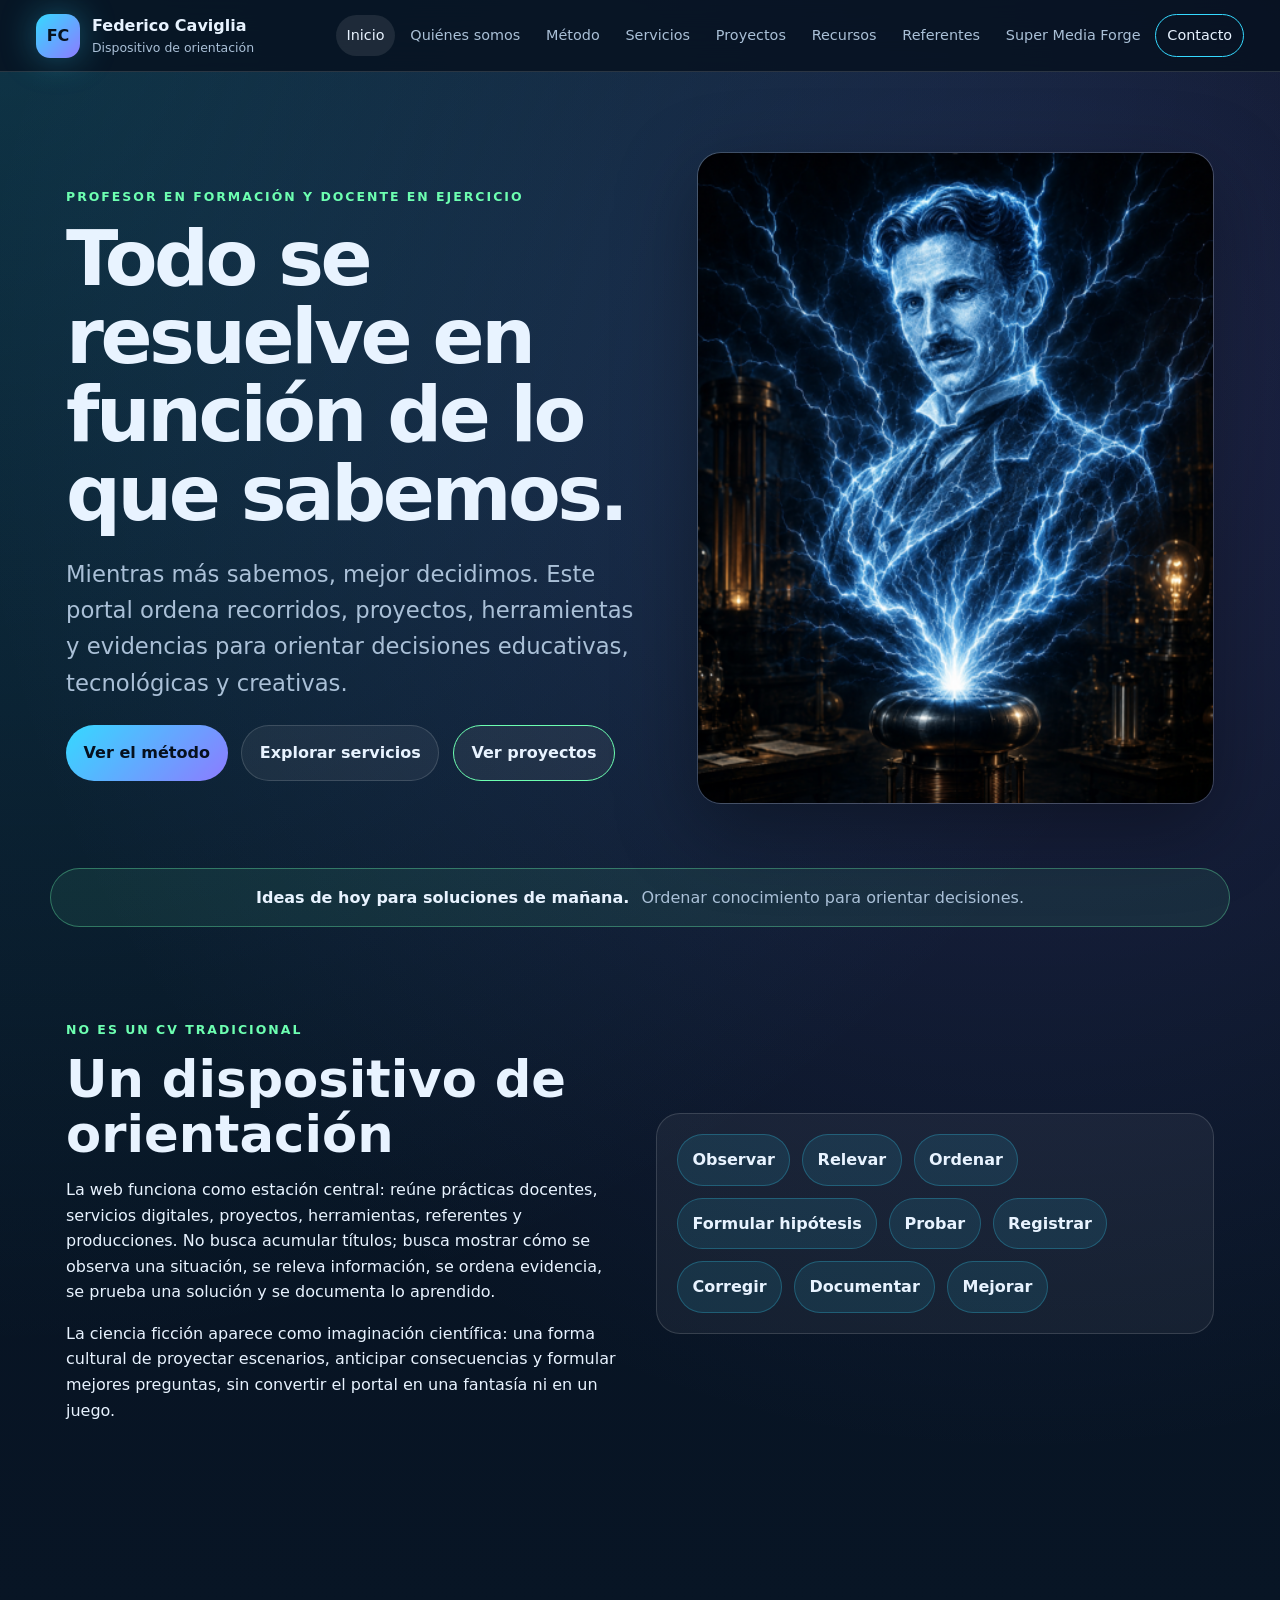
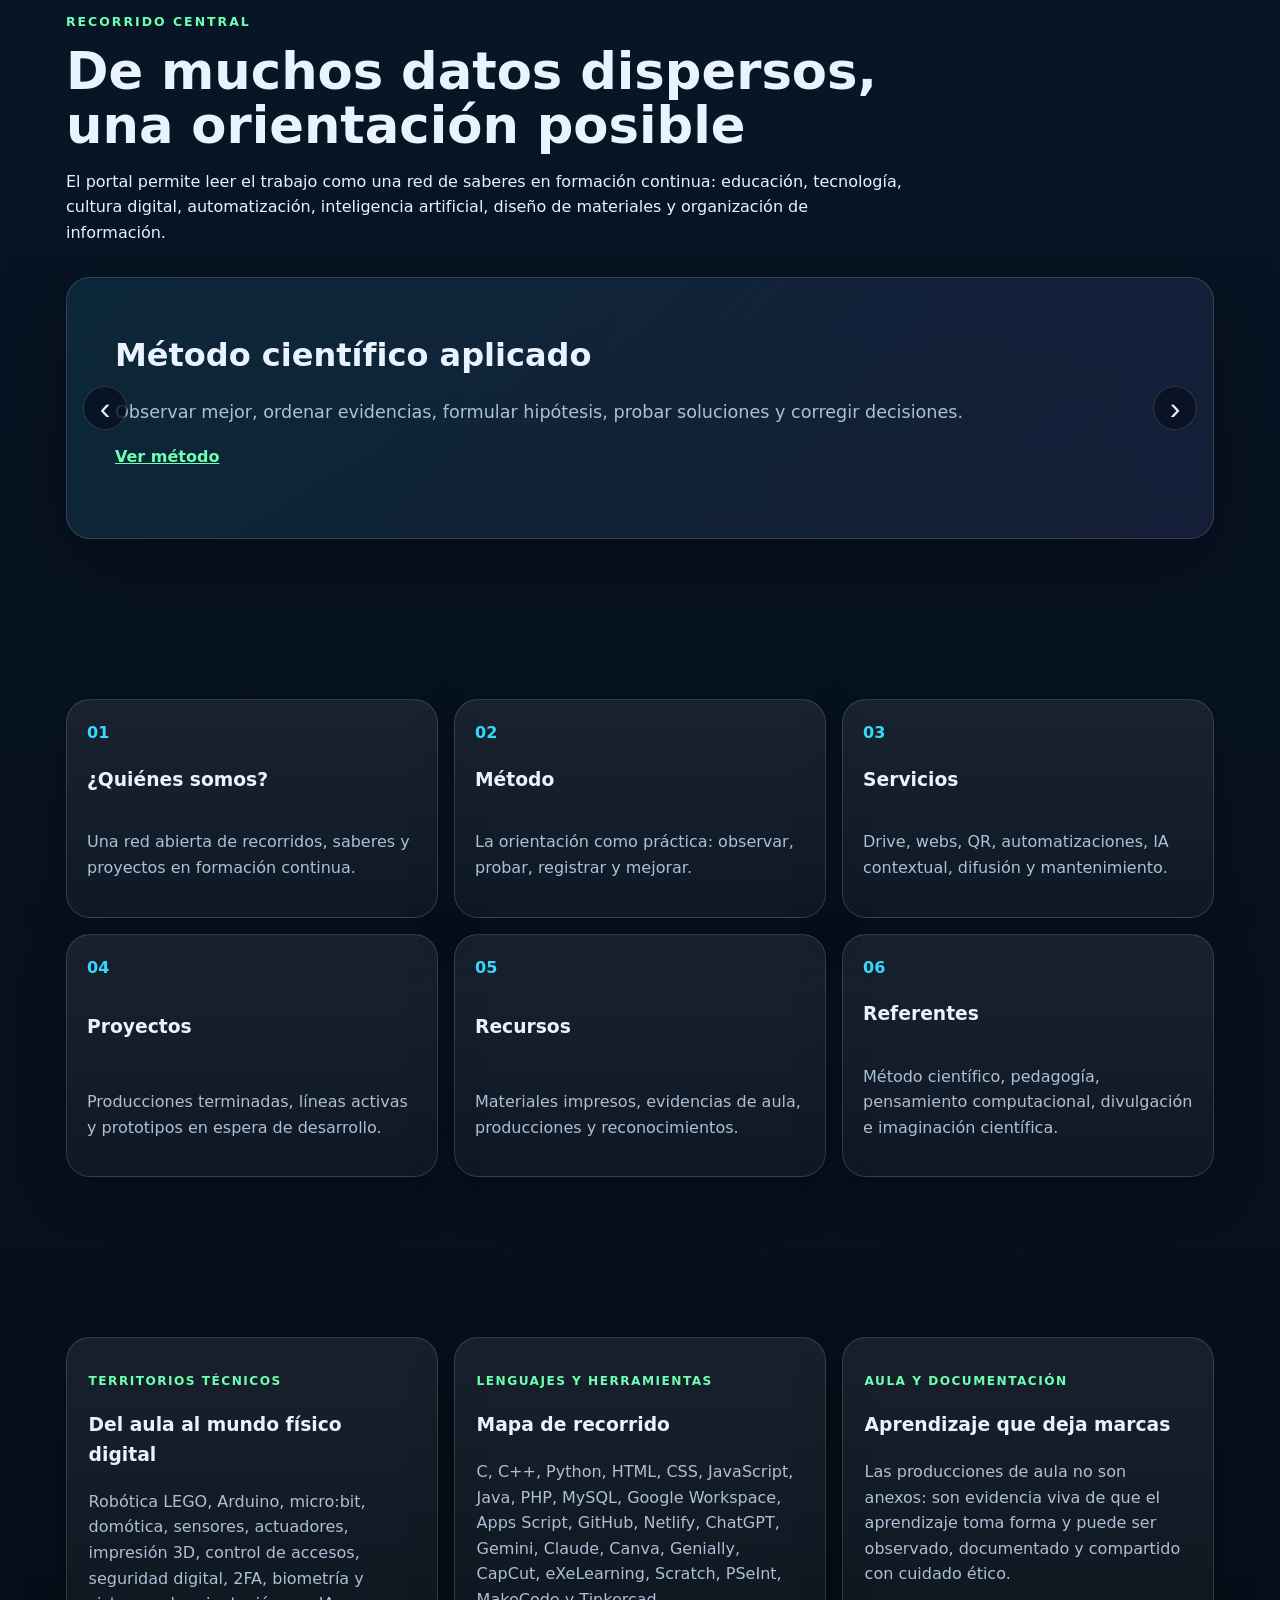
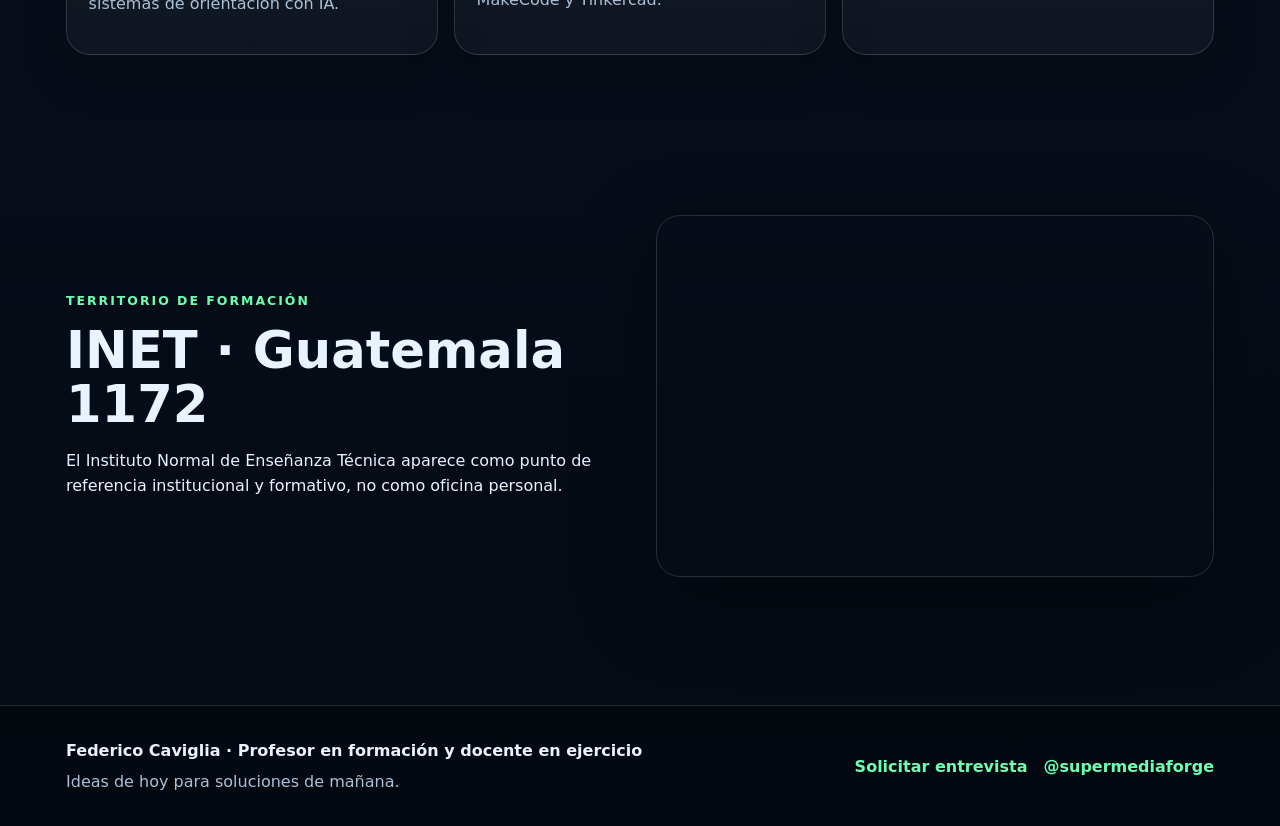
==== index.html @ 15e16e03 "Version inicial del portal" ====
<!DOCTYPE html>
<html lang="es-UY">
<head>
  <meta charset="UTF-8" />
  <meta name="viewport" content="width=device-width, initial-scale=1.0" />
  <title>Inicio | Federico Caviglia</title>
  <meta name="description" content="Dispositivo de orientación docente, tecnológico y profesional basado en método científico." />
  <meta name="author" content="Federico Caviglia" />
  <meta name="theme-color" content="#07111f" />
  <meta property="og:title" content="Inicio | Federico Caviglia" />
  <meta property="og:description" content="Dispositivo de orientación docente, tecnológico y profesional basado en método científico." />
  <meta property="og:type" content="website" />
  <meta property="og:url" content="https://federico-caviglia.netlify.app/" />
  <meta property="og:image" content="https://federico-caviglia.netlify.app/assets/img/og-image.svg" />
  <meta name="twitter:card" content="summary_large_image" />
  <meta name="twitter:title" content="Inicio | Federico Caviglia" />
  <meta name="twitter:description" content="Dispositivo de orientación docente, tecnológico y profesional basado en método científico." />
  <meta name="twitter:image" content="https://federico-caviglia.netlify.app/assets/img/og-image.svg" />
  <link rel="preload" href="assets/css/styles.css" as="style" />
  <link rel="stylesheet" href="assets/css/styles.css" />
  <script defer src="assets/js/main.js"></script>
</head>
<body data-page="inicio">
  <a class="skip-link" href="#contenido">Saltar al contenido</a>
  <header class="site-header">
    <nav class="nav-shell" aria-label="Navegación principal">
      <a class="brand" href="index.html" aria-label="Inicio Federico Caviglia">
        <span class="brand-mark">FC</span>
        <span><strong>Federico Caviglia</strong><small>Dispositivo de orientación</small></span>
      </a>
      <button class="menu-toggle" aria-expanded="false" aria-controls="main-menu" aria-label="Abrir menú">☰</button>
      <div class="main-menu" id="main-menu">
        <a data-nav="inicio" href="index.html">Inicio</a><a data-nav="quienes-somos" href="pages/quienes-somos.html">Quiénes somos</a><a data-nav="metodo" href="pages/metodo.html">Método</a><a data-nav="servicios" href="pages/servicios.html">Servicios</a><a data-nav="proyectos" href="pages/proyectos.html">Proyectos</a><a data-nav="recursos" href="pages/recursos.html">Recursos</a><a data-nav="referentes" href="pages/referentes.html">Referentes</a><a data-nav="supermediaforge" href="pages/supermediaforge.html">Super Media Forge</a><a class="nav-cta" data-nav="contacto" href="pages/contacto.html">Contacto</a>
      </div>
    </nav>
  </header>
  <main id="contenido">

<section class="hero section-pad">
  <div class="hero-copy">
    <p class="eyebrow">Profesor en formación y docente en ejercicio</p>
    <h1>Todo se resuelve en función de lo que sabemos.</h1>
    <p class="lead">Mientras más sabemos, mejor decidimos. Este portal ordena recorridos, proyectos, herramientas y evidencias para orientar decisiones educativas, tecnológicas y creativas.</p>
    <div class="hero-actions">
      <a class="btn primary" href="pages/metodo.html">Ver el método</a>
      <a class="btn" href="pages/servicios.html">Explorar servicios</a>
      <a class="btn ghost" href="pages/proyectos.html">Ver proyectos</a>
    </div>
  </div>
  <div class="hero-visual card-glow">
    <img src="assets/img/hero-captain.png" alt="Imagen conceptual de laboratorio, energía azul e imaginación tecnológica" />
  </div>
</section>
<section class="concept-ribbon">
  <strong>Ideas de hoy para soluciones de mañana.</strong>
  <span>Ordenar conocimiento para orientar decisiones.</span>
</section>
<section class="section-pad split">
  <div>
    <p class="eyebrow">No es un CV tradicional</p>
    <h2>Un dispositivo de orientación</h2>
    <p>La web funciona como estación central: reúne prácticas docentes, servicios digitales, proyectos, herramientas, referentes y producciones. No busca acumular títulos; busca mostrar cómo se observa una situación, se releva información, se ordena evidencia, se prueba una solución y se documenta lo aprendido.</p>
    <p>La ciencia ficción aparece como imaginación científica: una forma cultural de proyectar escenarios, anticipar consecuencias y formular mejores preguntas, sin convertir el portal en una fantasía ni en un juego.</p>
  </div>
  <div class="method-stack">
    <span>Observar</span><span>Relevar</span><span>Ordenar</span><span>Formular hipótesis</span><span>Probar</span><span>Registrar</span><span>Corregir</span><span>Documentar</span><span>Mejorar</span>
  </div>
</section>
<section class="section-pad">
  <div class="section-head">
    <p class="eyebrow">Recorrido central</p>
    <h2>De muchos datos dispersos, una orientación posible</h2>
    <p>El portal permite leer el trabajo como una red de saberes en formación continua: educación, tecnología, cultura digital, automatización, inteligencia artificial, diseño de materiales y organización de información.</p>
  </div>
  <div class="carousel" aria-label="Carrusel de territorios de trabajo">
    <button class="carousel-btn prev" aria-label="Imagen anterior">‹</button>
    <div class="slides">
      <article class="slide active"><h3>Método científico aplicado</h3><p>Observar mejor, ordenar evidencias, formular hipótesis, probar soluciones y corregir decisiones.</p><a href="pages/metodo.html">Ver método</a></article>
      <article class="slide"><h3>E pluribus unum</h3><p>De muchos archivos, usuarios y materiales dispersos: una colección digital curada, indexada y usable.</p><a href="pages/servicios.html">Ver servicios</a></article>
      <article class="slide"><h3>Recursos y evidencias de aula</h3><p>Guías, rúbricas, consignas, planificaciones, pizarrones colectivos y producciones sin datos personales.</p><a href="pages/recursos.html">Ver recursos</a></article>
      <article class="slide"><h3>Super Media Forge</h3><p>Departamento creativo: guion, narración, miniaturas, banners, edición, divulgación y circulación digital.</p><a href="pages/supermediaforge.html">Ver departamento</a></article>
    </div>
    <button class="carousel-btn next" aria-label="Imagen siguiente">›</button>
  </div>
</section>
<section class="section-pad compact-grid">
  <a class="portal-card" href="pages/quienes-somos.html"><span>01</span><h3>¿Quiénes somos?</h3><p>Una red abierta de recorridos, saberes y proyectos en formación continua.</p></a>
  <a class="portal-card" href="pages/metodo.html"><span>02</span><h3>Método</h3><p>La orientación como práctica: observar, probar, registrar y mejorar.</p></a>
  <a class="portal-card" href="pages/servicios.html"><span>03</span><h3>Servicios</h3><p>Drive, webs, QR, automatizaciones, IA contextual, difusión y mantenimiento.</p></a>
  <a class="portal-card" href="pages/proyectos.html"><span>04</span><h3>Proyectos</h3><p>Producciones terminadas, líneas activas y prototipos en espera de desarrollo.</p></a>
  <a class="portal-card" href="pages/recursos.html"><span>05</span><h3>Recursos</h3><p>Materiales impresos, evidencias de aula, producciones y reconocimientos.</p></a>
  <a class="portal-card" href="pages/referentes.html"><span>06</span><h3>Referentes</h3><p>Método científico, pedagogía, pensamiento computacional, divulgación e imaginación científica.</p></a>
</section>
<section class="section-pad cards-grid">
  <article class="card feature"><p class="card-tag">Territorios técnicos</p><h3>Del aula al mundo físico digital</h3><p>Robótica LEGO, Arduino, micro:bit, domótica, sensores, actuadores, impresión 3D, control de accesos, seguridad digital, 2FA, biometría y sistemas de orientación con IA.</p></article>
  <article class="card feature"><p class="card-tag">Lenguajes y herramientas</p><h3>Mapa de recorrido</h3><p>C, C++, Python, HTML, CSS, JavaScript, Java, PHP, MySQL, Google Workspace, Apps Script, GitHub, Netlify, ChatGPT, Gemini, Claude, Canva, Genially, CapCut, eXeLearning, Scratch, PSeInt, MakeCode y Tinkercad.</p></article>
  <article class="card feature"><p class="card-tag">Aula y documentación</p><h3>Aprendizaje que deja marcas</h3><p>Las producciones de aula no son anexos: son evidencia viva de que el aprendizaje toma forma y puede ser observado, documentado y compartido con cuidado ético.</p></article>
</section>
<section class="section-pad split" id="mapa-inet">
  <div>
    <p class="eyebrow">Territorio de formación</p>
    <h2>INET · Guatemala 1172</h2>
    <p>El Instituto Normal de Enseñanza Técnica aparece como punto de referencia institucional y formativo, no como oficina personal.</p>
  </div>
  <div class="map-card">
    <iframe title="Mapa de INET, Guatemala 1172, Montevideo" loading="lazy" referrerpolicy="no-referrer-when-downgrade" src="https://www.google.com/maps?q=Guatemala%201172%2C%20Montevideo%2C%20Uruguay&output=embed"></iframe>
  </div>
</section>
</main>
  <footer class="site-footer">
    <div class="footer-grid">
      <div>
        <strong>Federico Caviglia · Profesor en formación y docente en ejercicio</strong>
        <p>Ideas de hoy para soluciones de mañana.</p>
      </div>
      <div class="footer-links">
        <a href="mailto:federico.caviglia@gmail.com?subject=Solicitud%20de%20entrevista&body=Hola%20Federico%2C%20quiero%20conversar%20sobre%20un%20proyecto.%0A%0ANombre%3A%0ATipo%20de%20proyecto%3A%0AObjetivo%20principal%3A%0AMateriales%20disponibles%3A">Solicitar entrevista</a>
        <a href="https://youtube.com/@supermediaforge" target="_blank" rel="noopener">@supermediaforge</a>
      </div>
    </div>
  </footer>
</body>
</html>
---- assets/css/styles.css ----
:root{--bg:#07111f;--bg2:#050a13;--panel:#0d1c31;--panel2:#102944;--text:#e8f3ff;--muted:#aac0d7;--cyan:#35d9ff;--violet:#8d7bff;--green:#6dffb1;--gold:#ffe08a;--line:rgba(255,255,255,.14);--shadow:0 24px 80px rgba(0,0,0,.35);--radius:24px}*{box-sizing:border-box}html{scroll-behavior:smooth}body{margin:0;font-family:Inter,system-ui,-apple-system,Segoe UI,Roboto,Arial,sans-serif;background:radial-gradient(circle at top left,rgba(53,217,255,.18),transparent 32%),radial-gradient(circle at 80% 10%,rgba(141,123,255,.18),transparent 28%),linear-gradient(180deg,#06101e,#081525 40%,var(--bg2));color:var(--text);line-height:1.6}.skip-link{position:absolute;left:-999px}.skip-link:focus{left:1rem;top:1rem;z-index:100;background:#fff;color:#000;padding:.5rem 1rem;border-radius:10px}.site-header{position:sticky;top:0;z-index:20;background:rgba(7,17,31,.84);backdrop-filter:blur(16px);border-bottom:1px solid var(--line)}.nav-shell{max-width:1240px;margin:auto;padding:.8rem 1rem;display:flex;align-items:center;justify-content:space-between;gap:1rem}.brand{display:flex;gap:.75rem;align-items:center;color:var(--text);text-decoration:none;min-width:245px}.brand-mark{width:44px;height:44px;border-radius:14px;display:grid;place-items:center;background:linear-gradient(135deg,var(--cyan),var(--violet));color:#07111f;font-weight:900;box-shadow:0 0 35px rgba(53,217,255,.35)}.brand small{display:block;color:var(--muted);font-size:.78rem}.main-menu{display:flex;gap:.25rem;align-items:center;flex-wrap:wrap;justify-content:flex-end}.main-menu a{color:var(--muted);text-decoration:none;padding:.55rem .68rem;border-radius:999px;font-size:.9rem}.main-menu a:hover,.main-menu a.active{color:var(--text);background:rgba(255,255,255,.09)}.nav-cta{border:1px solid var(--cyan);color:var(--text)!important}.menu-toggle{display:none;background:transparent;color:var(--text);border:1px solid var(--line);border-radius:12px;font-size:1.4rem;padding:.35rem .65rem}.section-pad{max-width:1180px;margin:auto;padding:5rem 1rem}.hero{display:grid;grid-template-columns:1.06fr .94fr;gap:3rem;align-items:center;min-height:76vh}.eyebrow{text-transform:uppercase;letter-spacing:.16em;color:var(--green);font-size:.78rem;font-weight:800}.hero h1,.page-hero h1{font-size:clamp(2.35rem,6vw,5.25rem);line-height:1.02;margin:.3rem 0 1.2rem;letter-spacing:-.045em}.page-hero{padding-bottom:3rem}.lead{font-size:clamp(1.08rem,2vw,1.42rem);color:var(--muted);max-width:840px}.hero-actions{display:flex;flex-wrap:wrap;gap:.85rem;margin-top:1.5rem}.btn{display:inline-flex;align-items:center;justify-content:center;padding:.9rem 1.1rem;border-radius:999px;border:1px solid var(--line);color:var(--text);text-decoration:none;font-weight:800;background:rgba(255,255,255,.06)}.btn:hover{transform:translateY(-1px);background:rgba(255,255,255,.1)}.btn.primary{background:linear-gradient(135deg,var(--cyan),var(--violet));color:#06101e;border:0}.btn.ghost{border-color:var(--green)}.card-glow{border:1px solid var(--line);border-radius:var(--radius);background:linear-gradient(180deg,rgba(255,255,255,.08),rgba(255,255,255,.03));box-shadow:var(--shadow);overflow:hidden}.hero-visual img{display:block;width:100%;height:auto}.concept-ribbon{max-width:1180px;margin:-1rem auto 0;padding:1rem 1.25rem;border:1px solid rgba(109,255,177,.35);border-radius:999px;background:rgba(109,255,177,.08);display:flex;gap:.75rem;flex-wrap:wrap;align-items:center;justify-content:center;color:var(--muted)}.concept-ribbon strong{color:var(--text)}.section-head{max-width:840px;margin-bottom:2rem}.section-head h2,.split h2,.featured-service h2{font-size:clamp(1.9rem,4vw,3.2rem);line-height:1.06;margin:.2rem 0 1rem}.split{display:grid;grid-template-columns:1fr 1fr;gap:2rem;align-items:center}.method-stack{display:flex;flex-wrap:wrap;gap:.75rem;padding:1.25rem;border:1px solid var(--line);border-radius:var(--radius);background:rgba(255,255,255,.05)}.method-stack span{padding:.75rem .9rem;border-radius:999px;background:rgba(53,217,255,.1);border:1px solid rgba(53,217,255,.25);font-weight:800}.carousel{position:relative;border:1px solid var(--line);border-radius:var(--radius);background:linear-gradient(135deg,rgba(53,217,255,.10),rgba(141,123,255,.10));overflow:hidden;box-shadow:var(--shadow)}.slides{min-height:260px;display:grid}.slide{grid-area:1/1;padding:3rem;opacity:0;transform:translateX(20px);transition:.35s ease;pointer-events:none}.slide.active{opacity:1;transform:translateX(0);pointer-events:auto}.slide h3{font-size:2rem;margin:.2rem 0}.slide p{color:var(--muted);font-size:1.1rem}.slide a{color:var(--green);font-weight:800}.carousel-btn{position:absolute;top:50%;transform:translateY(-50%);z-index:2;width:44px;height:44px;border-radius:50%;border:1px solid var(--line);background:rgba(7,17,31,.8);color:var(--text);font-size:2rem}.carousel-btn.prev{left:1rem}.carousel-btn.next{right:1rem}.compact-grid,.cards-grid{display:grid;grid-template-columns:repeat(3,1fr);gap:1rem}.portal-card,.card,.featured-service,.three-cols article,.reference-groups article,.quote-card{border:1px solid var(--line);border-radius:var(--radius);background:linear-gradient(180deg,rgba(255,255,255,.075),rgba(255,255,255,.035));box-shadow:0 16px 50px rgba(0,0,0,.18)}.portal-card{padding:1.25rem;color:var(--text);text-decoration:none;min-height:210px;display:flex;flex-direction:column;justify-content:space-between}.portal-card:hover,.card:hover{border-color:rgba(53,217,255,.45);transform:translateY(-2px)}.portal-card span,.process article span{color:var(--cyan);font-weight:900}.portal-card p,.card p,.three-cols p,.reference-groups p{color:var(--muted)}.card{padding:1.35rem;min-height:210px}.card.feature{min-height:260px}.card-tag{color:var(--green)!important;text-transform:uppercase;letter-spacing:.12em;font-size:.76rem;font-weight:900}.featured-service{padding:2rem}.price{font-size:1.7rem;font-weight:900;color:var(--gold)}.price span{display:block;font-size:1rem;color:var(--muted);font-weight:600}.note{font-size:.95rem;color:var(--muted)}.three-cols{display:grid;grid-template-columns:repeat(3,1fr);gap:1rem}.three-cols article{padding:1.25rem}.process{display:grid;grid-template-columns:repeat(4,1fr);gap:1rem}.process article{border:1px solid var(--line);border-radius:var(--radius);padding:1.25rem;background:rgba(255,255,255,.055)}.reference-groups{display:grid;grid-template-columns:1fr 1fr;gap:1rem}.reference-groups article{padding:1.35rem}.quote-card{padding:2rem;font-size:1.5rem;color:var(--text)}.map-card{border:1px solid var(--line);border-radius:var(--radius);overflow:hidden;min-height:360px;box-shadow:var(--shadow)}.map-card iframe{width:100%;height:360px;border:0;display:block}.site-footer{border-top:1px solid var(--line);background:rgba(0,0,0,.18);margin-top:3rem}.footer-grid{max-width:1180px;margin:auto;padding:2rem 1rem;display:flex;justify-content:space-between;gap:1rem;align-items:center}.footer-grid p{color:var(--muted);margin:.3rem 0 0}.footer-links{display:flex;gap:1rem;flex-wrap:wrap}.footer-links a{color:var(--green);font-weight:800;text-decoration:none}@media(max-width:980px){.menu-toggle{display:block}.main-menu{display:none;position:absolute;left:1rem;right:1rem;top:72px;padding:1rem;border:1px solid var(--line);border-radius:20px;background:rgba(7,17,31,.98);box-shadow:var(--shadow)}.main-menu.open{display:grid}.main-menu a{padding:.8rem}.hero,.split{grid-template-columns:1fr}.hero{min-height:auto}.compact-grid,.cards-grid,.three-cols,.process,.reference-groups{grid-template-columns:1fr 1fr}.section-pad{padding:3.5rem 1rem}.concept-ribbon{border-radius:22px;margin:0 1rem}}@media(max-width:640px){.compact-grid,.cards-grid,.three-cols,.process,.reference-groups{grid-template-columns:1fr}.brand{min-width:auto}.brand strong{font-size:.95rem}.brand small{font-size:.72rem}.slide{padding:2.6rem 1.4rem}.carousel-btn{display:none}.footer-grid{display:block}.hero-actions .btn{width:100%}.hero h1,.page-hero h1{font-size:2.45rem}}
---- assets/css/styles.css ----
:root{--bg:#07111f;--bg2:#050a13;--panel:#0d1c31;--panel2:#102944;--text:#e8f3ff;--muted:#aac0d7;--cyan:#35d9ff;--violet:#8d7bff;--green:#6dffb1;--gold:#ffe08a;--line:rgba(255,255,255,.14);--shadow:0 24px 80px rgba(0,0,0,.35);--radius:24px}*{box-sizing:border-box}html{scroll-behavior:smooth}body{margin:0;font-family:Inter,system-ui,-apple-system,Segoe UI,Roboto,Arial,sans-serif;background:radial-gradient(circle at top left,rgba(53,217,255,.18),transparent 32%),radial-gradient(circle at 80% 10%,rgba(141,123,255,.18),transparent 28%),linear-gradient(180deg,#06101e,#081525 40%,var(--bg2));color:var(--text);line-height:1.6}.skip-link{position:absolute;left:-999px}.skip-link:focus{left:1rem;top:1rem;z-index:100;background:#fff;color:#000;padding:.5rem 1rem;border-radius:10px}.site-header{position:sticky;top:0;z-index:20;background:rgba(7,17,31,.84);backdrop-filter:blur(16px);border-bottom:1px solid var(--line)}.nav-shell{max-width:1240px;margin:auto;padding:.8rem 1rem;display:flex;align-items:center;justify-content:space-between;gap:1rem}.brand{display:flex;gap:.75rem;align-items:center;color:var(--text);text-decoration:none;min-width:245px}.brand-mark{width:44px;height:44px;border-radius:14px;display:grid;place-items:center;background:linear-gradient(135deg,var(--cyan),var(--violet));color:#07111f;font-weight:900;box-shadow:0 0 35px rgba(53,217,255,.35)}.brand small{display:block;color:var(--muted);font-size:.78rem}.main-menu{display:flex;gap:.25rem;align-items:center;flex-wrap:wrap;justify-content:flex-end}.main-menu a{color:var(--muted);text-decoration:none;padding:.55rem .68rem;border-radius:999px;font-size:.9rem}.main-menu a:hover,.main-menu a.active{color:var(--text);background:rgba(255,255,255,.09)}.nav-cta{border:1px solid var(--cyan);color:var(--text)!important}.menu-toggle{display:none;background:transparent;color:var(--text);border:1px solid var(--line);border-radius:12px;font-size:1.4rem;padding:.35rem .65rem}.section-pad{max-width:1180px;margin:auto;padding:5rem 1rem}.hero{display:grid;grid-template-columns:1.06fr .94fr;gap:3rem;align-items:center;min-height:76vh}.eyebrow{text-transform:uppercase;letter-spacing:.16em;color:var(--green);font-size:.78rem;font-weight:800}.hero h1,.page-hero h1{font-size:clamp(2.35rem,6vw,5.25rem);line-height:1.02;margin:.3rem 0 1.2rem;letter-spacing:-.045em}.page-hero{padding-bottom:3rem}.lead{font-size:clamp(1.08rem,2vw,1.42rem);color:var(--muted);max-width:840px}.hero-actions{display:flex;flex-wrap:wrap;gap:.85rem;margin-top:1.5rem}.btn{display:inline-flex;align-items:center;justify-content:center;padding:.9rem 1.1rem;border-radius:999px;border:1px solid var(--line);color:var(--text);text-decoration:none;font-weight:800;background:rgba(255,255,255,.06)}.btn:hover{transform:translateY(-1px);background:rgba(255,255,255,.1)}.btn.primary{background:linear-gradient(135deg,var(--cyan),var(--violet));color:#06101e;border:0}.btn.ghost{border-color:var(--green)}.card-glow{border:1px solid var(--line);border-radius:var(--radius);background:linear-gradient(180deg,rgba(255,255,255,.08),rgba(255,255,255,.03));box-shadow:var(--shadow);overflow:hidden}.hero-visual img{display:block;width:100%;height:auto}.concept-ribbon{max-width:1180px;margin:-1rem auto 0;padding:1rem 1.25rem;border:1px solid rgba(109,255,177,.35);border-radius:999px;background:rgba(109,255,177,.08);display:flex;gap:.75rem;flex-wrap:wrap;align-items:center;justify-content:center;color:var(--muted)}.concept-ribbon strong{color:var(--text)}.section-head{max-width:840px;margin-bottom:2rem}.section-head h2,.split h2,.featured-service h2{font-size:clamp(1.9rem,4vw,3.2rem);line-height:1.06;margin:.2rem 0 1rem}.split{display:grid;grid-template-columns:1fr 1fr;gap:2rem;align-items:center}.method-stack{display:flex;flex-wrap:wrap;gap:.75rem;padding:1.25rem;border:1px solid var(--line);border-radius:var(--radius);background:rgba(255,255,255,.05)}.method-stack span{padding:.75rem .9rem;border-radius:999px;background:rgba(53,217,255,.1);border:1px solid rgba(53,217,255,.25);font-weight:800}.carousel{position:relative;border:1px solid var(--line);border-radius:var(--radius);background:linear-gradient(135deg,rgba(53,217,255,.10),rgba(141,123,255,.10));overflow:hidden;box-shadow:var(--shadow)}.slides{min-height:260px;display:grid}.slide{grid-area:1/1;padding:3rem;opacity:0;transform:translateX(20px);transition:.35s ease;pointer-events:none}.slide.active{opacity:1;transform:translateX(0);pointer-events:auto}.slide h3{font-size:2rem;margin:.2rem 0}.slide p{color:var(--muted);font-size:1.1rem}.slide a{color:var(--green);font-weight:800}.carousel-btn{position:absolute;top:50%;transform:translateY(-50%);z-index:2;width:44px;height:44px;border-radius:50%;border:1px solid var(--line);background:rgba(7,17,31,.8);color:var(--text);font-size:2rem}.carousel-btn.prev{left:1rem}.carousel-btn.next{right:1rem}.compact-grid,.cards-grid{display:grid;grid-template-columns:repeat(3,1fr);gap:1rem}.portal-card,.card,.featured-service,.three-cols article,.reference-groups article,.quote-card{border:1px solid var(--line);border-radius:var(--radius);background:linear-gradient(180deg,rgba(255,255,255,.075),rgba(255,255,255,.035));box-shadow:0 16px 50px rgba(0,0,0,.18)}.portal-card{padding:1.25rem;color:var(--text);text-decoration:none;min-height:210px;display:flex;flex-direction:column;justify-content:space-between}.portal-card:hover,.card:hover{border-color:rgba(53,217,255,.45);transform:translateY(-2px)}.portal-card span,.process article span{color:var(--cyan);font-weight:900}.portal-card p,.card p,.three-cols p,.reference-groups p{color:var(--muted)}.card{padding:1.35rem;min-height:210px}.card.feature{min-height:260px}.card-tag{color:var(--green)!important;text-transform:uppercase;letter-spacing:.12em;font-size:.76rem;font-weight:900}.featured-service{padding:2rem}.price{font-size:1.7rem;font-weight:900;color:var(--gold)}.price span{display:block;font-size:1rem;color:var(--muted);font-weight:600}.note{font-size:.95rem;color:var(--muted)}.three-cols{display:grid;grid-template-columns:repeat(3,1fr);gap:1rem}.three-cols article{padding:1.25rem}.process{display:grid;grid-template-columns:repeat(4,1fr);gap:1rem}.process article{border:1px solid var(--line);border-radius:var(--radius);padding:1.25rem;background:rgba(255,255,255,.055)}.reference-groups{display:grid;grid-template-columns:1fr 1fr;gap:1rem}.reference-groups article{padding:1.35rem}.quote-card{padding:2rem;font-size:1.5rem;color:var(--text)}.map-card{border:1px solid var(--line);border-radius:var(--radius);overflow:hidden;min-height:360px;box-shadow:var(--shadow)}.map-card iframe{width:100%;height:360px;border:0;display:block}.site-footer{border-top:1px solid var(--line);background:rgba(0,0,0,.18);margin-top:3rem}.footer-grid{max-width:1180px;margin:auto;padding:2rem 1rem;display:flex;justify-content:space-between;gap:1rem;align-items:center}.footer-grid p{color:var(--muted);margin:.3rem 0 0}.footer-links{display:flex;gap:1rem;flex-wrap:wrap}.footer-links a{color:var(--green);font-weight:800;text-decoration:none}@media(max-width:980px){.menu-toggle{display:block}.main-menu{display:none;position:absolute;left:1rem;right:1rem;top:72px;padding:1rem;border:1px solid var(--line);border-radius:20px;background:rgba(7,17,31,.98);box-shadow:var(--shadow)}.main-menu.open{display:grid}.main-menu a{padding:.8rem}.hero,.split{grid-template-columns:1fr}.hero{min-height:auto}.compact-grid,.cards-grid,.three-cols,.process,.reference-groups{grid-template-columns:1fr 1fr}.section-pad{padding:3.5rem 1rem}.concept-ribbon{border-radius:22px;margin:0 1rem}}@media(max-width:640px){.compact-grid,.cards-grid,.three-cols,.process,.reference-groups{grid-template-columns:1fr}.brand{min-width:auto}.brand strong{font-size:.95rem}.brand small{font-size:.72rem}.slide{padding:2.6rem 1.4rem}.carousel-btn{display:none}.footer-grid{display:block}.hero-actions .btn{width:100%}.hero h1,.page-hero h1{font-size:2.45rem}}
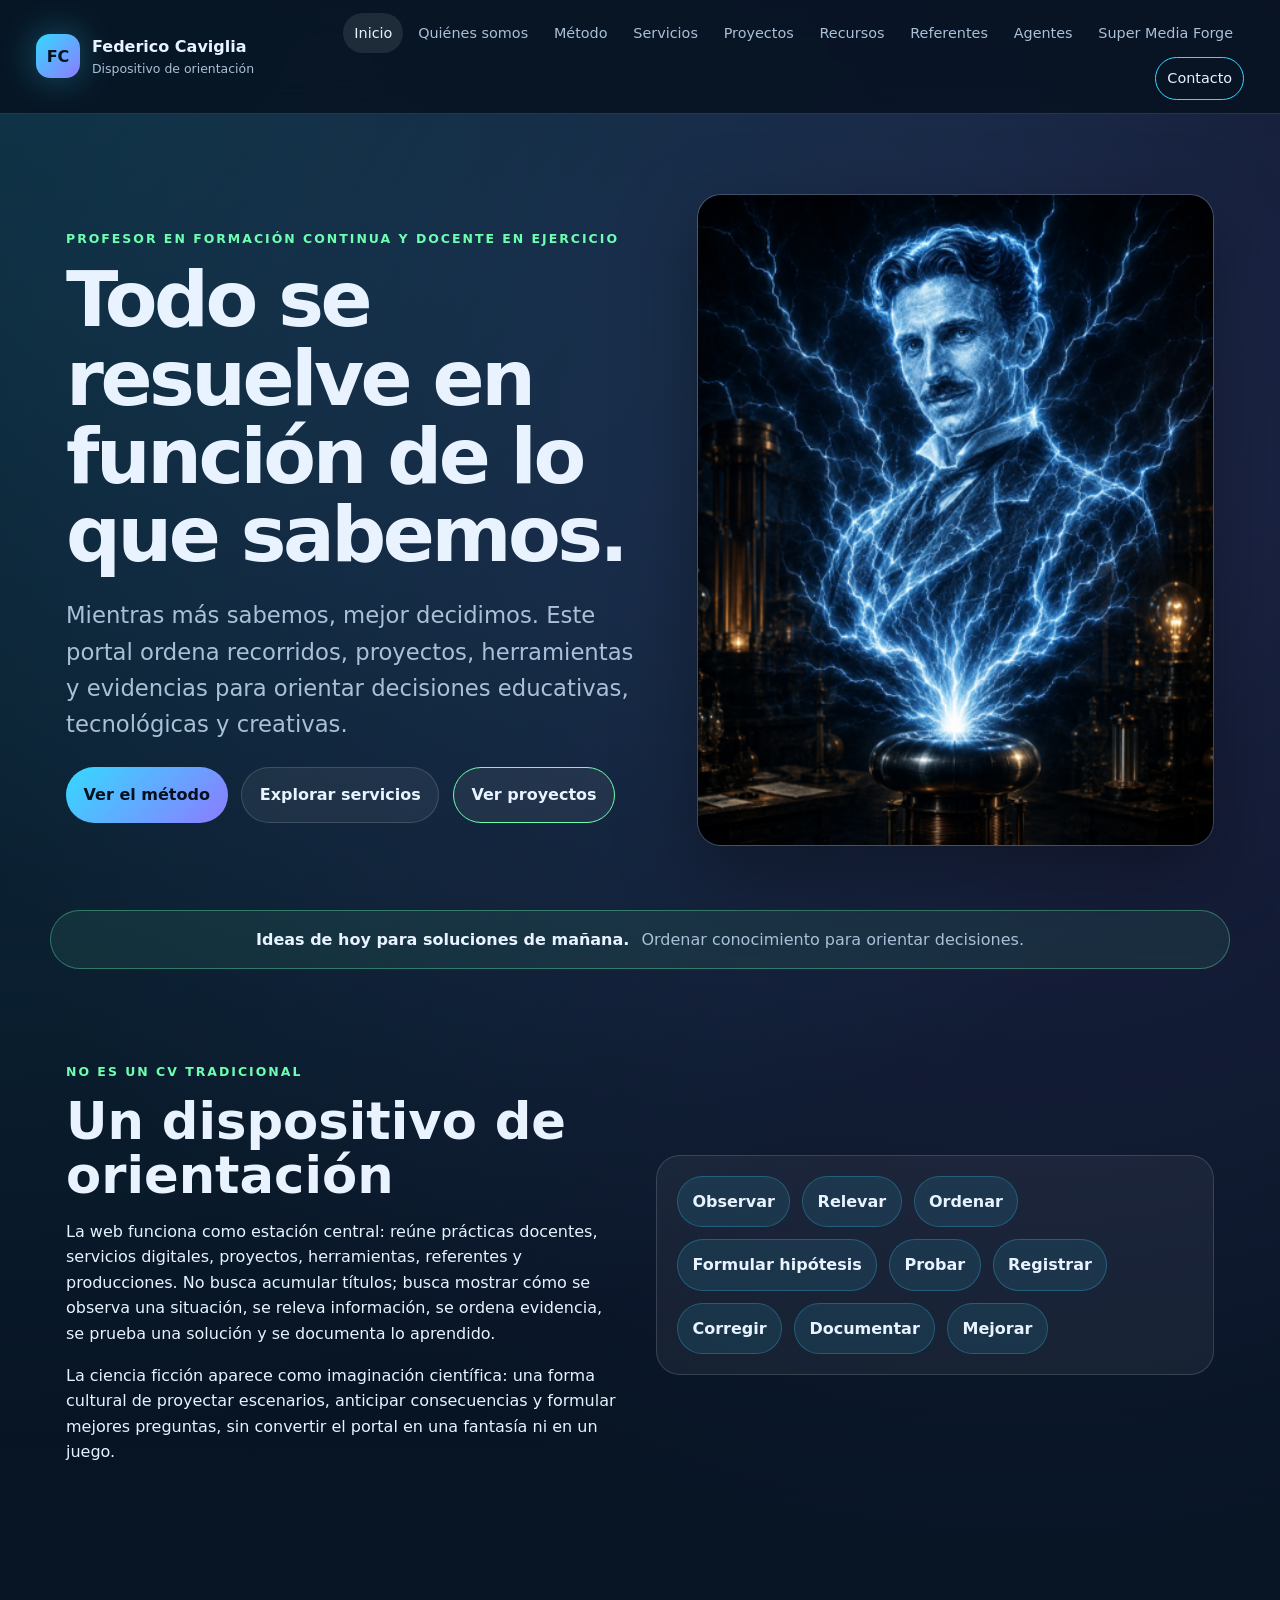
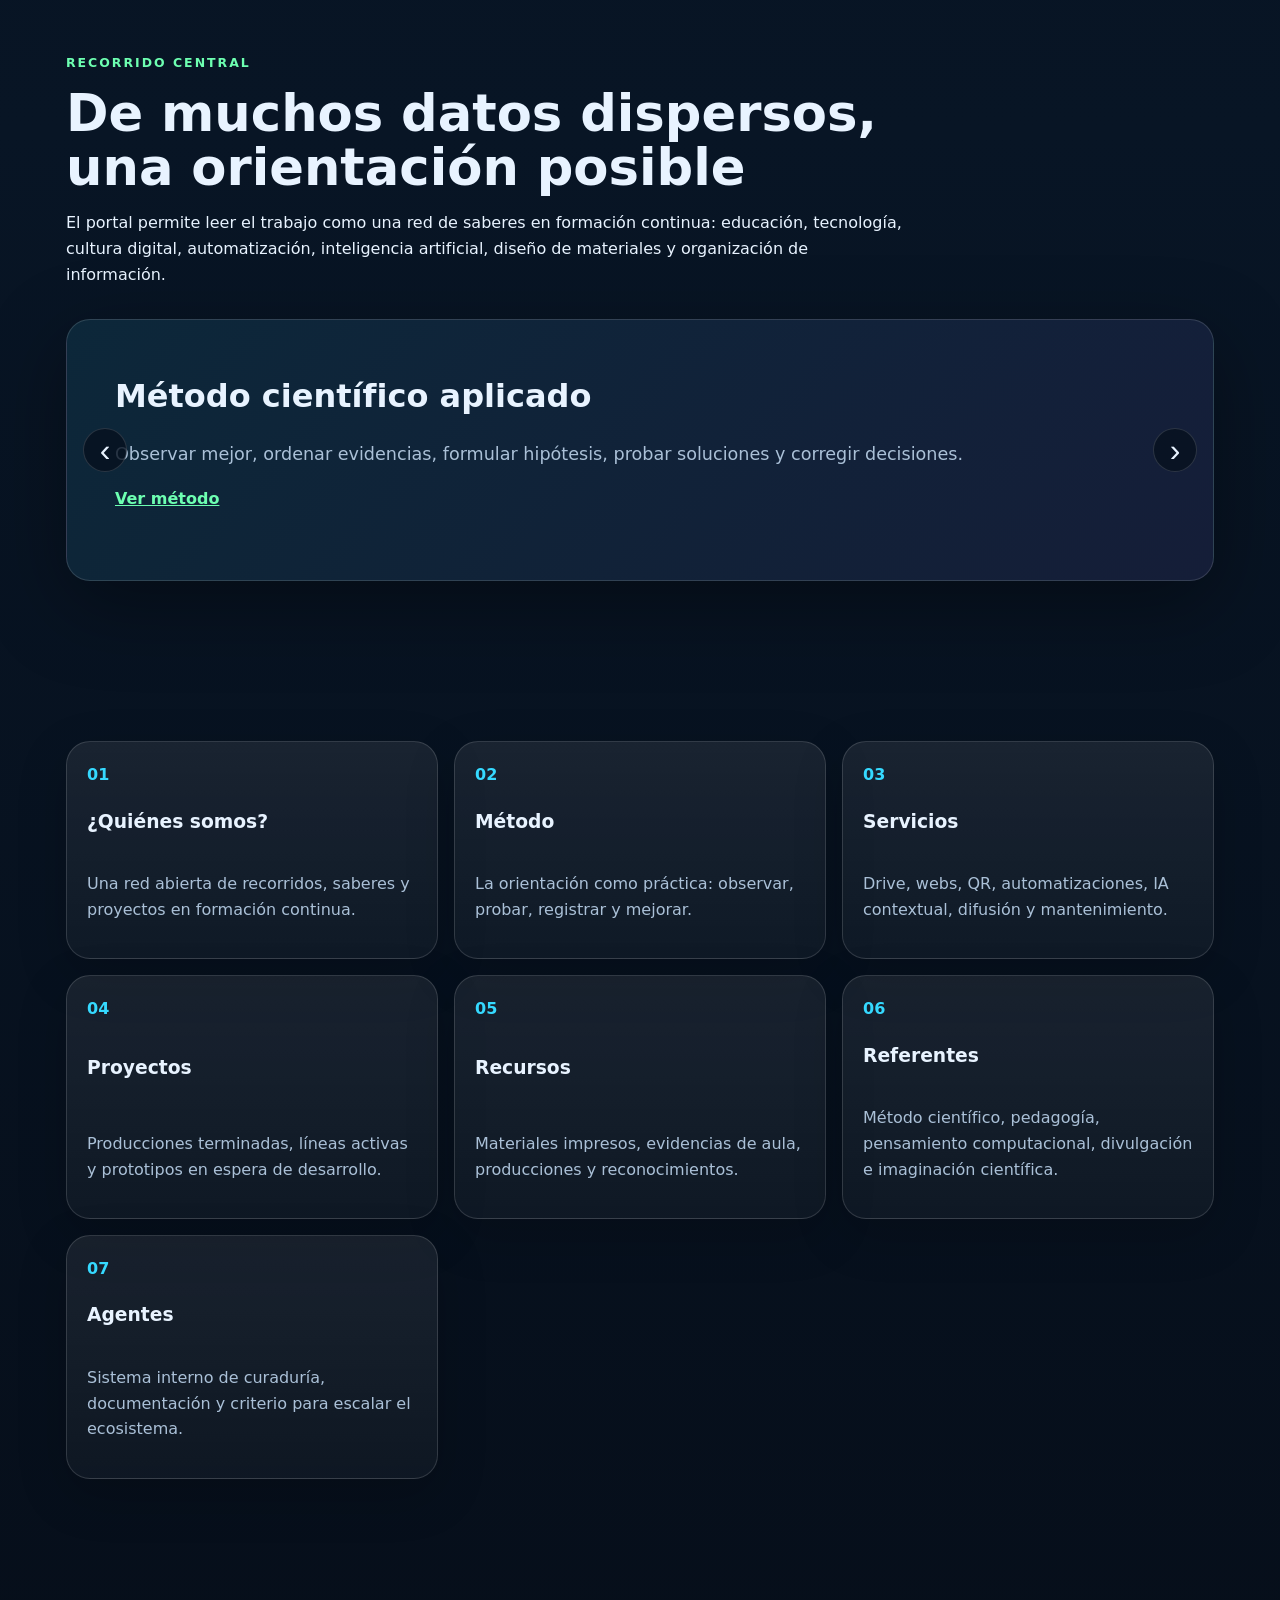
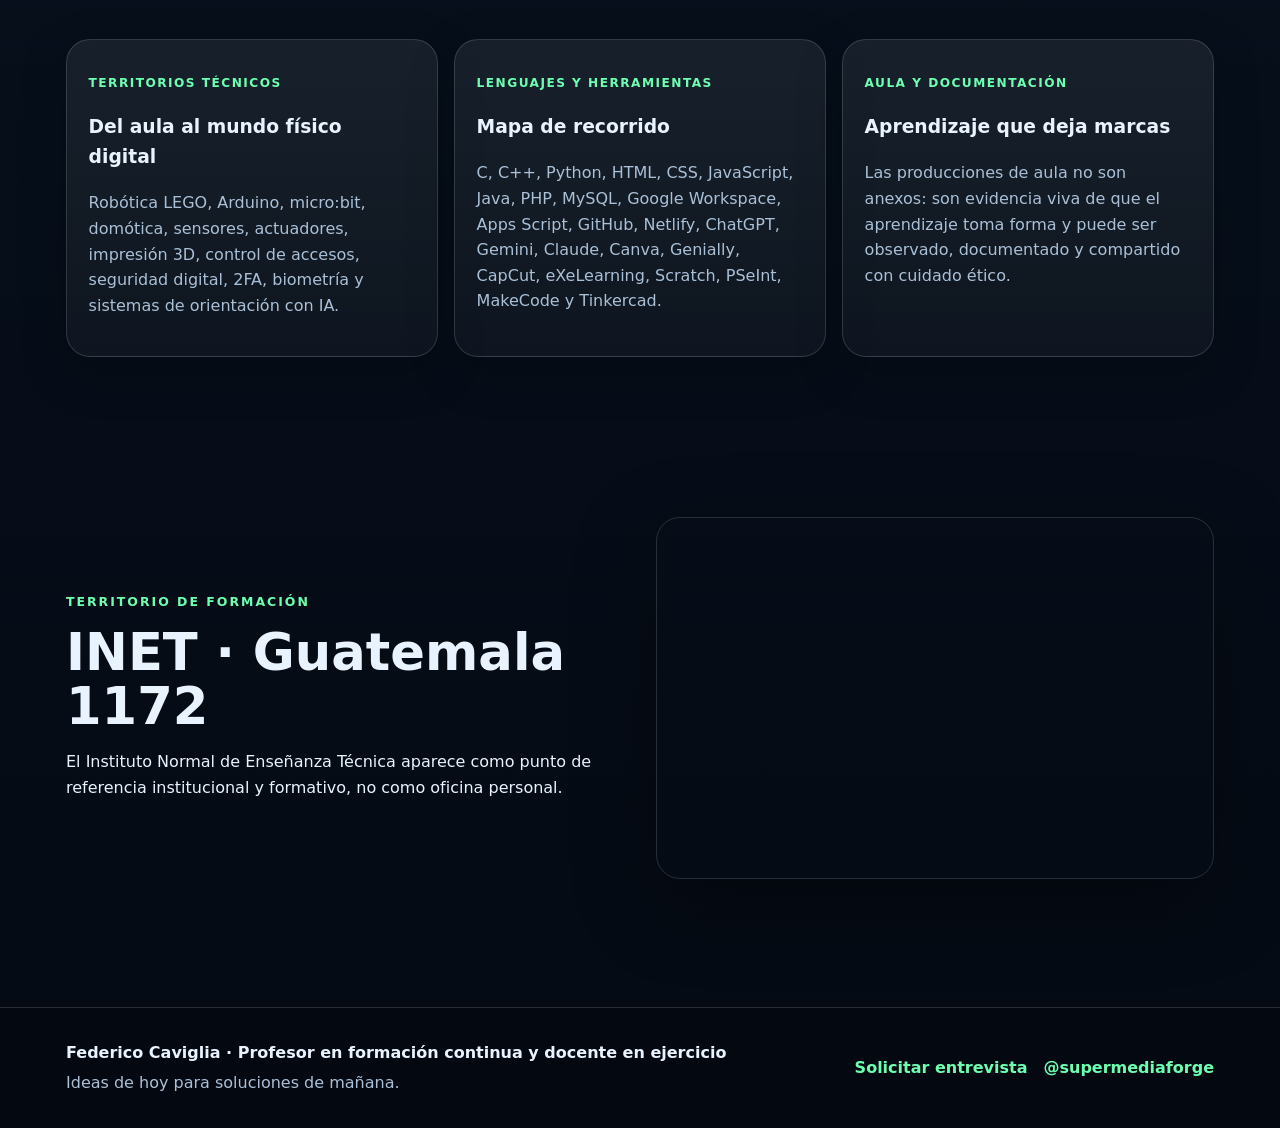
==== commit ff5e10d0: "Actualizacion del portal docente" ====
--- a/index.html
+++ b/index.html
@@ -30,7 +30,7 @@
       </a>
       <button class="menu-toggle" aria-expanded="false" aria-controls="main-menu" aria-label="Abrir menú">☰</button>
       <div class="main-menu" id="main-menu">
-        <a data-nav="inicio" href="index.html">Inicio</a><a data-nav="quienes-somos" href="pages/quienes-somos.html">Quiénes somos</a><a data-nav="metodo" href="pages/metodo.html">Método</a><a data-nav="servicios" href="pages/servicios.html">Servicios</a><a data-nav="proyectos" href="pages/proyectos.html">Proyectos</a><a data-nav="recursos" href="pages/recursos.html">Recursos</a><a data-nav="referentes" href="pages/referentes.html">Referentes</a><a data-nav="supermediaforge" href="pages/supermediaforge.html">Super Media Forge</a><a class="nav-cta" data-nav="contacto" href="pages/contacto.html">Contacto</a>
+        <a data-nav="inicio" href="index.html">Inicio</a><a data-nav="quienes-somos" href="pages/quienes-somos.html">Quiénes somos</a><a data-nav="metodo" href="pages/metodo.html">Método</a><a data-nav="servicios" href="pages/servicios.html">Servicios</a><a data-nav="proyectos" href="pages/proyectos.html">Proyectos</a><a data-nav="recursos" href="pages/recursos.html">Recursos</a><a data-nav="referentes" href="pages/referentes.html">Referentes</a><a data-nav="agentes" href="pages/agentes.html">Agentes</a><a data-nav="supermediaforge" href="pages/supermediaforge.html">Super Media Forge</a><a class="nav-cta" data-nav="contacto" href="pages/contacto.html">Contacto</a>
       </div>
     </nav>
   </header>
@@ -38,7 +38,7 @@
 
 <section class="hero section-pad">
   <div class="hero-copy">
-    <p class="eyebrow">Profesor en formación y docente en ejercicio</p>
+    <p class="eyebrow">Profesor en formación continua y docente en ejercicio</p>
     <h1>Todo se resuelve en función de lo que sabemos.</h1>
     <p class="lead">Mientras más sabemos, mejor decidimos. Este portal ordena recorridos, proyectos, herramientas y evidencias para orientar decisiones educativas, tecnológicas y creativas.</p>
     <div class="hero-actions">
@@ -90,6 +90,7 @@
   <a class="portal-card" href="pages/proyectos.html"><span>04</span><h3>Proyectos</h3><p>Producciones terminadas, líneas activas y prototipos en espera de desarrollo.</p></a>
   <a class="portal-card" href="pages/recursos.html"><span>05</span><h3>Recursos</h3><p>Materiales impresos, evidencias de aula, producciones y reconocimientos.</p></a>
   <a class="portal-card" href="pages/referentes.html"><span>06</span><h3>Referentes</h3><p>Método científico, pedagogía, pensamiento computacional, divulgación e imaginación científica.</p></a>
+  <a class="portal-card" href="pages/agentes.html"><span>07</span><h3>Agentes</h3><p>Sistema interno de curaduría, documentación y criterio para escalar el ecosistema.</p></a>
 </section>
 <section class="section-pad cards-grid">
   <article class="card feature"><p class="card-tag">Territorios técnicos</p><h3>Del aula al mundo físico digital</h3><p>Robótica LEGO, Arduino, micro:bit, domótica, sensores, actuadores, impresión 3D, control de accesos, seguridad digital, 2FA, biometría y sistemas de orientación con IA.</p></article>
@@ -110,14 +111,14 @@
   <footer class="site-footer">
     <div class="footer-grid">
       <div>
-        <strong>Federico Caviglia · Profesor en formación y docente en ejercicio</strong>
+        <strong>Federico Caviglia · Profesor en formación continua y docente en ejercicio</strong>
         <p>Ideas de hoy para soluciones de mañana.</p>
       </div>
       <div class="footer-links">
-        <a href="mailto:federico.caviglia@gmail.com?subject=Solicitud%20de%20entrevista&body=Hola%20Federico%2C%20quiero%20conversar%20sobre%20un%20proyecto.%0A%0ANombre%3A%0ATipo%20de%20proyecto%3A%0AObjetivo%20principal%3A%0AMateriales%20disponibles%3A">Solicitar entrevista</a>
+        <a href="mailto:federico.caviglia@docente.ceibail.edu.uy?subject=Solicitud%20de%20entrevista&body=Hola%20Federico%2C%20quiero%20conversar%20sobre%20un%20proyecto.%0A%0ANombre%3A%0ATipo%20de%20proyecto%3A%0AObjetivo%20principal%3A%0AMateriales%20disponibles%3A">Solicitar entrevista</a>
         <a href="https://youtube.com/@supermediaforge" target="_blank" rel="noopener">@supermediaforge</a>
       </div>
     </div>
   </footer>
 </body>
-</html>+</html>
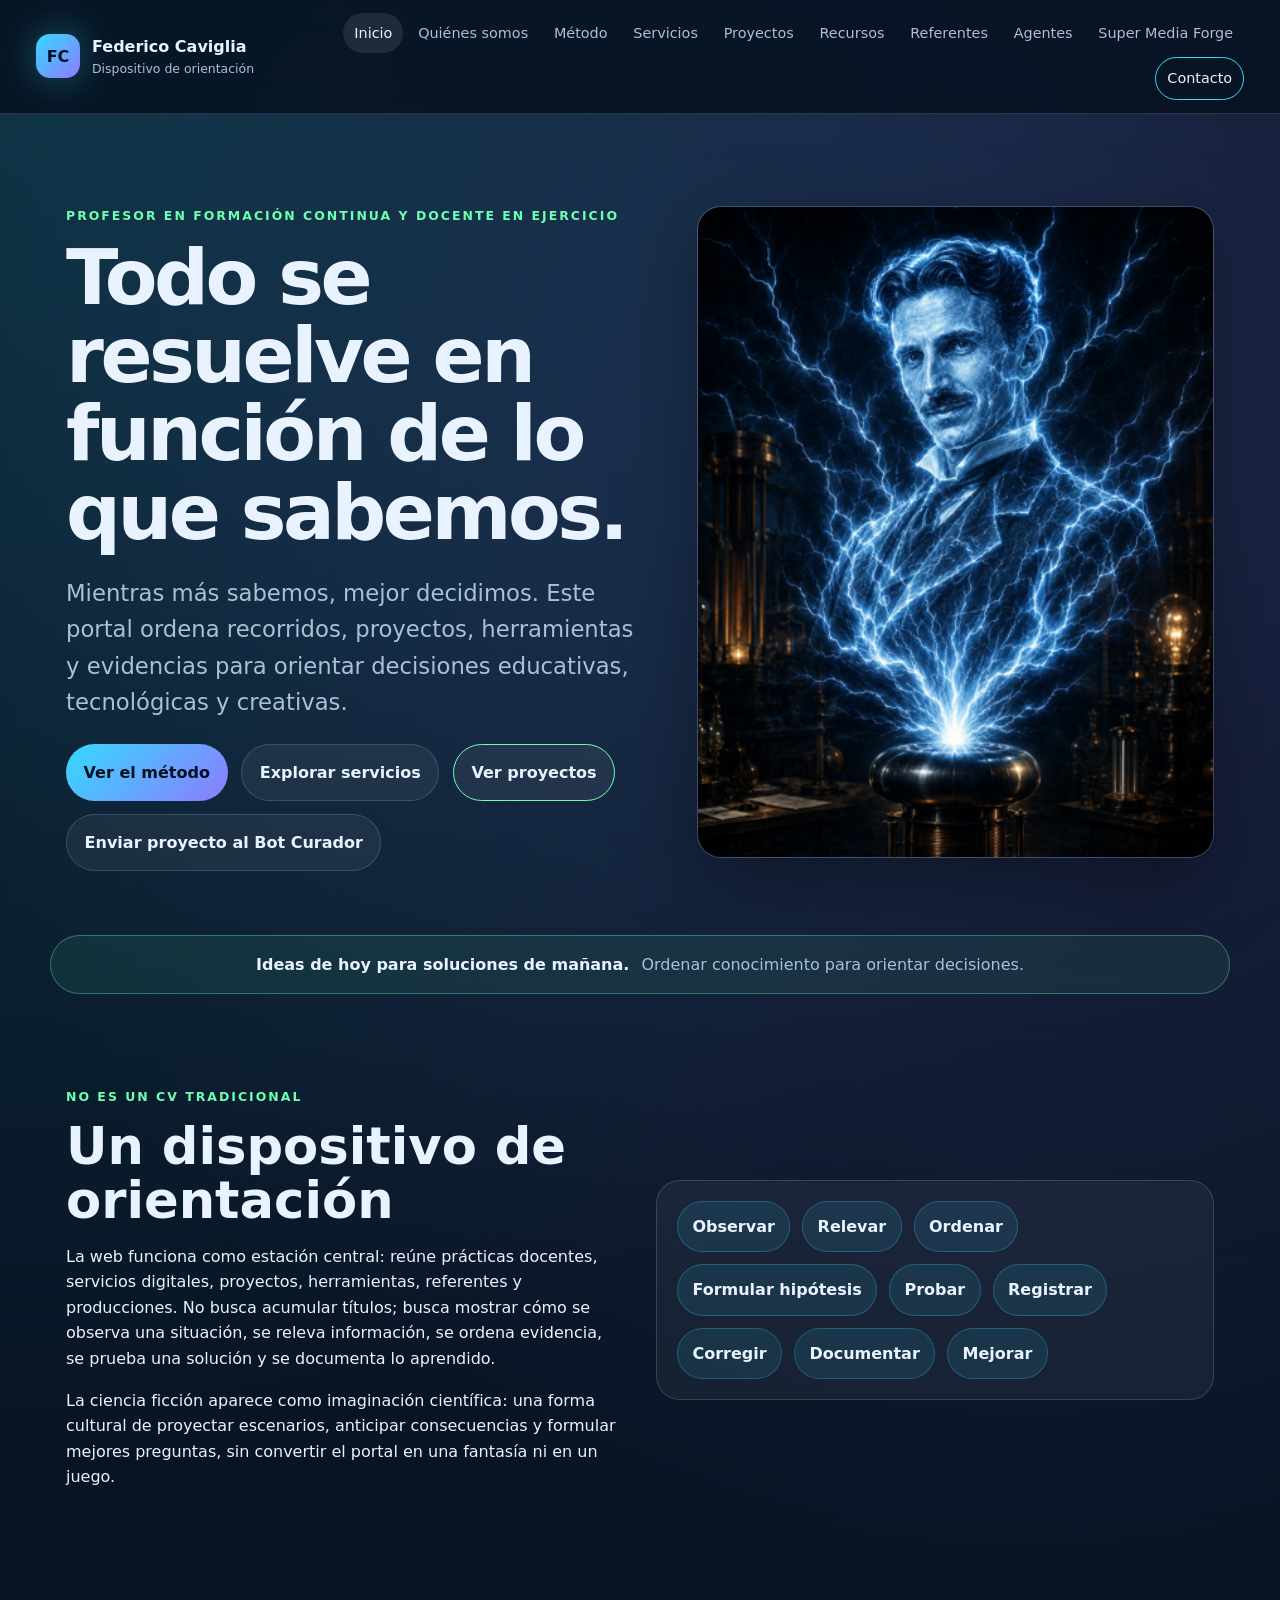
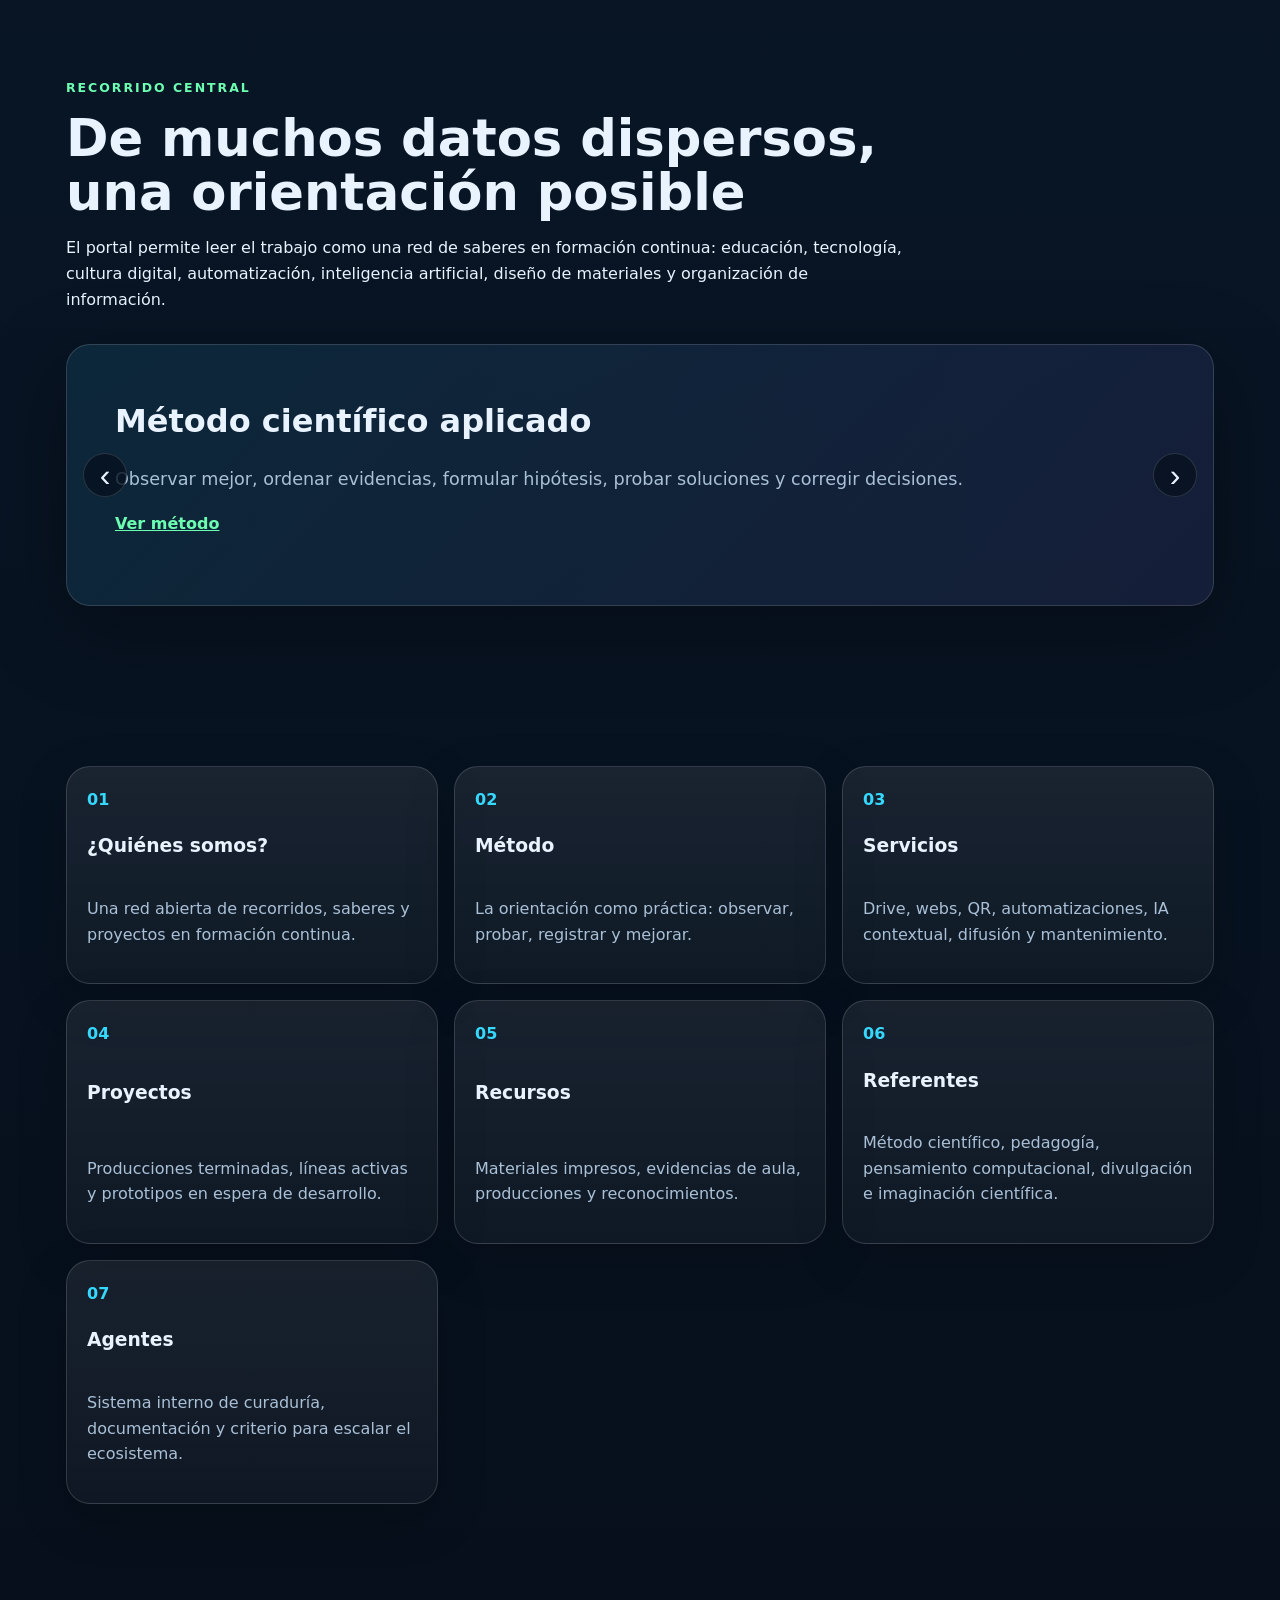
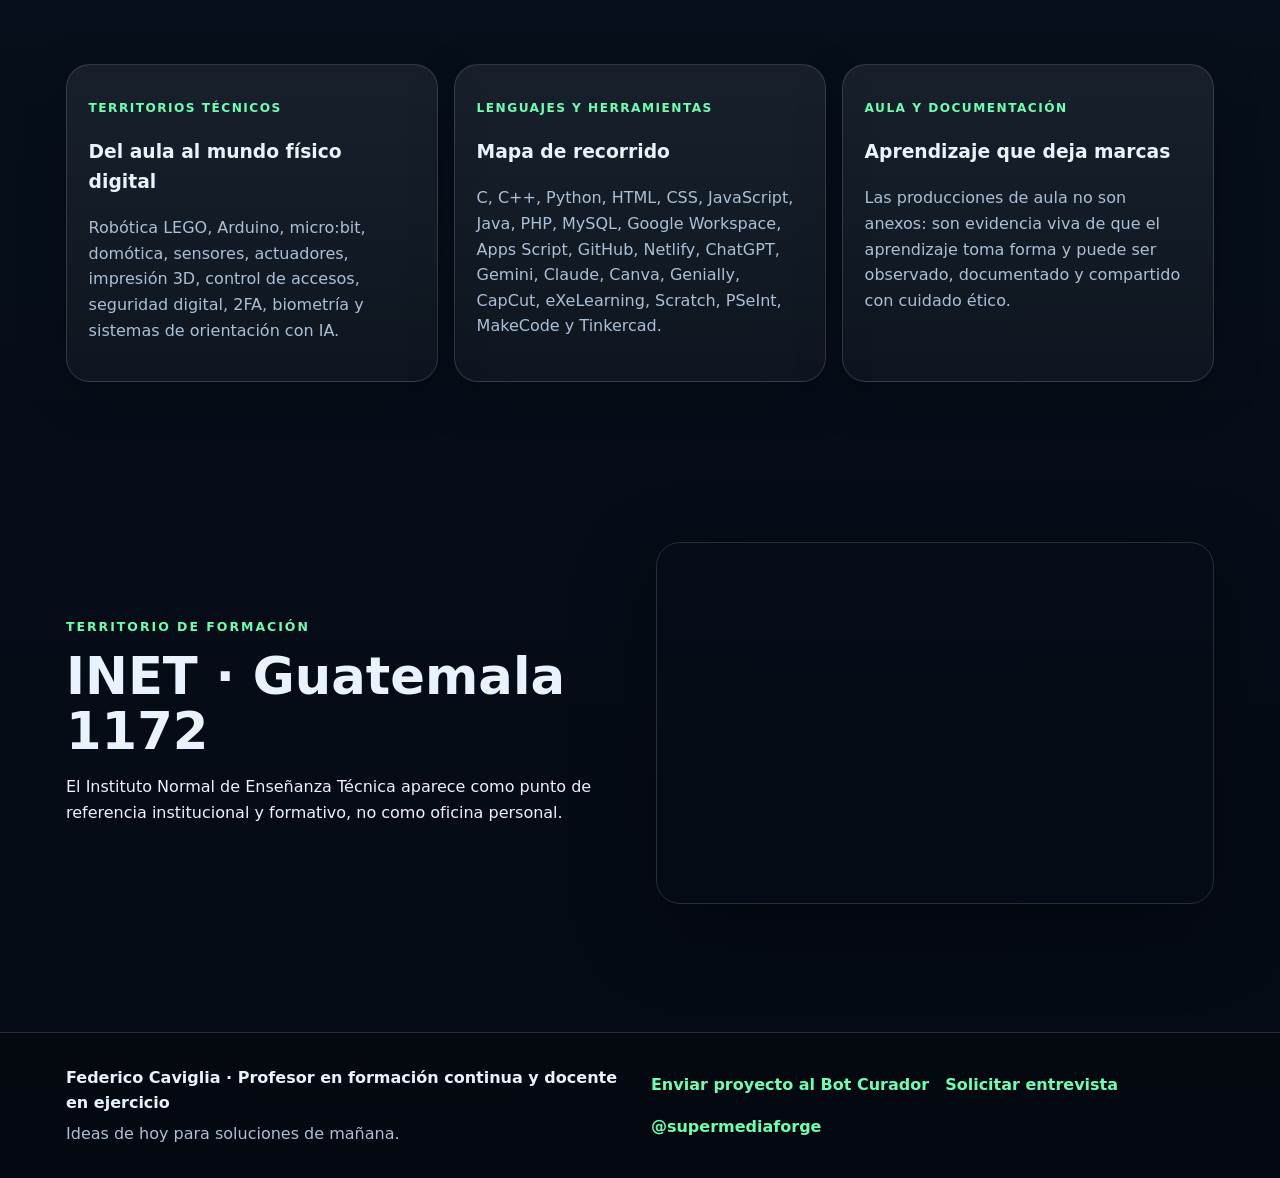
==== commit 9c554d4a: "Agregar formulario del Bot Curador al portal" ====
--- a/index.html
+++ b/index.html
@@ -45,6 +45,7 @@
       <a class="btn primary" href="pages/metodo.html">Ver el método</a>
       <a class="btn" href="pages/servicios.html">Explorar servicios</a>
       <a class="btn ghost" href="pages/proyectos.html">Ver proyectos</a>
+      <a class="btn" href="https://docs.google.com/forms/d/e/1FAIpQLSdJRV39Q-cDWu6ZUZKjsTkbuO1ML7arV1VMJ98eSpNtuzqNmQ/viewform" target="_blank" rel="noopener">Enviar proyecto al Bot Curador</a>
     </div>
   </div>
   <div class="hero-visual card-glow">
@@ -115,6 +116,7 @@
         <p>Ideas de hoy para soluciones de mañana.</p>
       </div>
       <div class="footer-links">
+        <a href="https://docs.google.com/forms/d/e/1FAIpQLSdJRV39Q-cDWu6ZUZKjsTkbuO1ML7arV1VMJ98eSpNtuzqNmQ/viewform" target="_blank" rel="noopener">Enviar proyecto al Bot Curador</a>
         <a href="mailto:federico.caviglia@docente.ceibail.edu.uy?subject=Solicitud%20de%20entrevista&body=Hola%20Federico%2C%20quiero%20conversar%20sobre%20un%20proyecto.%0A%0ANombre%3A%0ATipo%20de%20proyecto%3A%0AObjetivo%20principal%3A%0AMateriales%20disponibles%3A">Solicitar entrevista</a>
         <a href="https://youtube.com/@supermediaforge" target="_blank" rel="noopener">@supermediaforge</a>
       </div>
